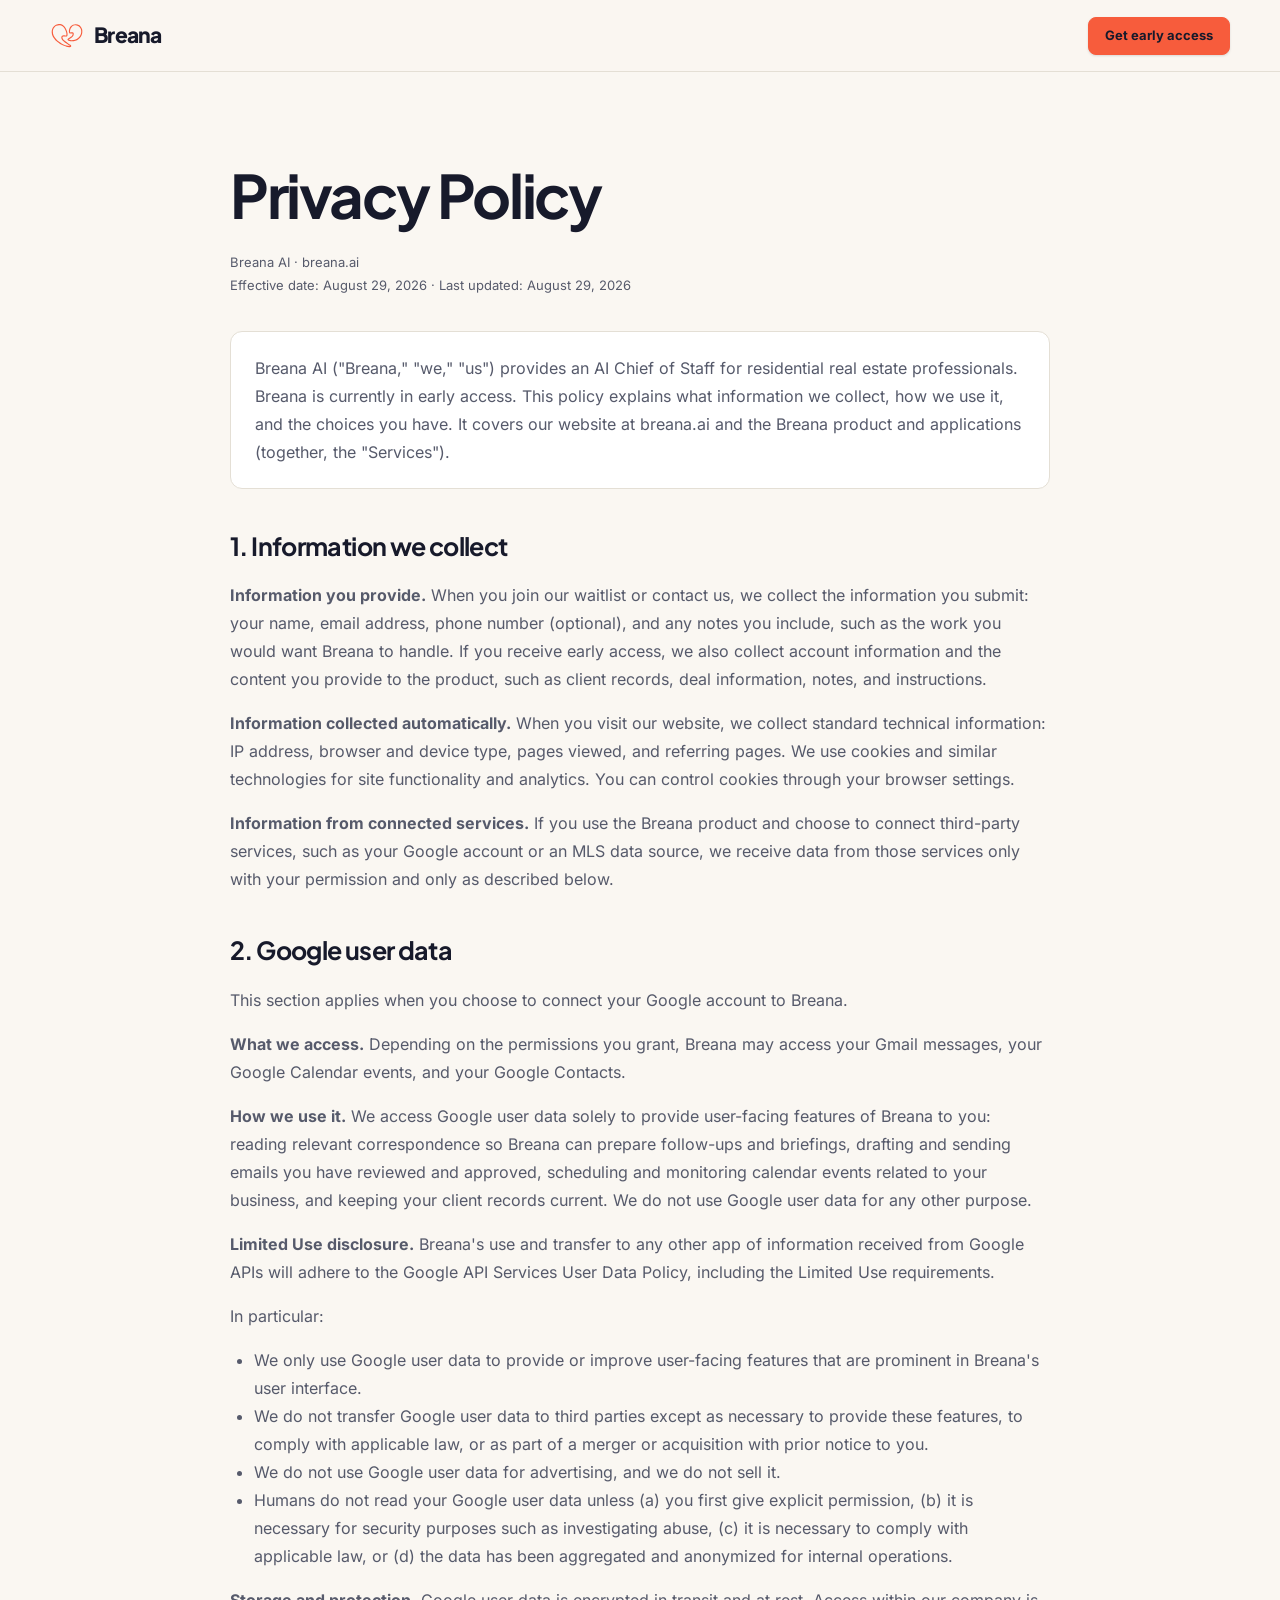
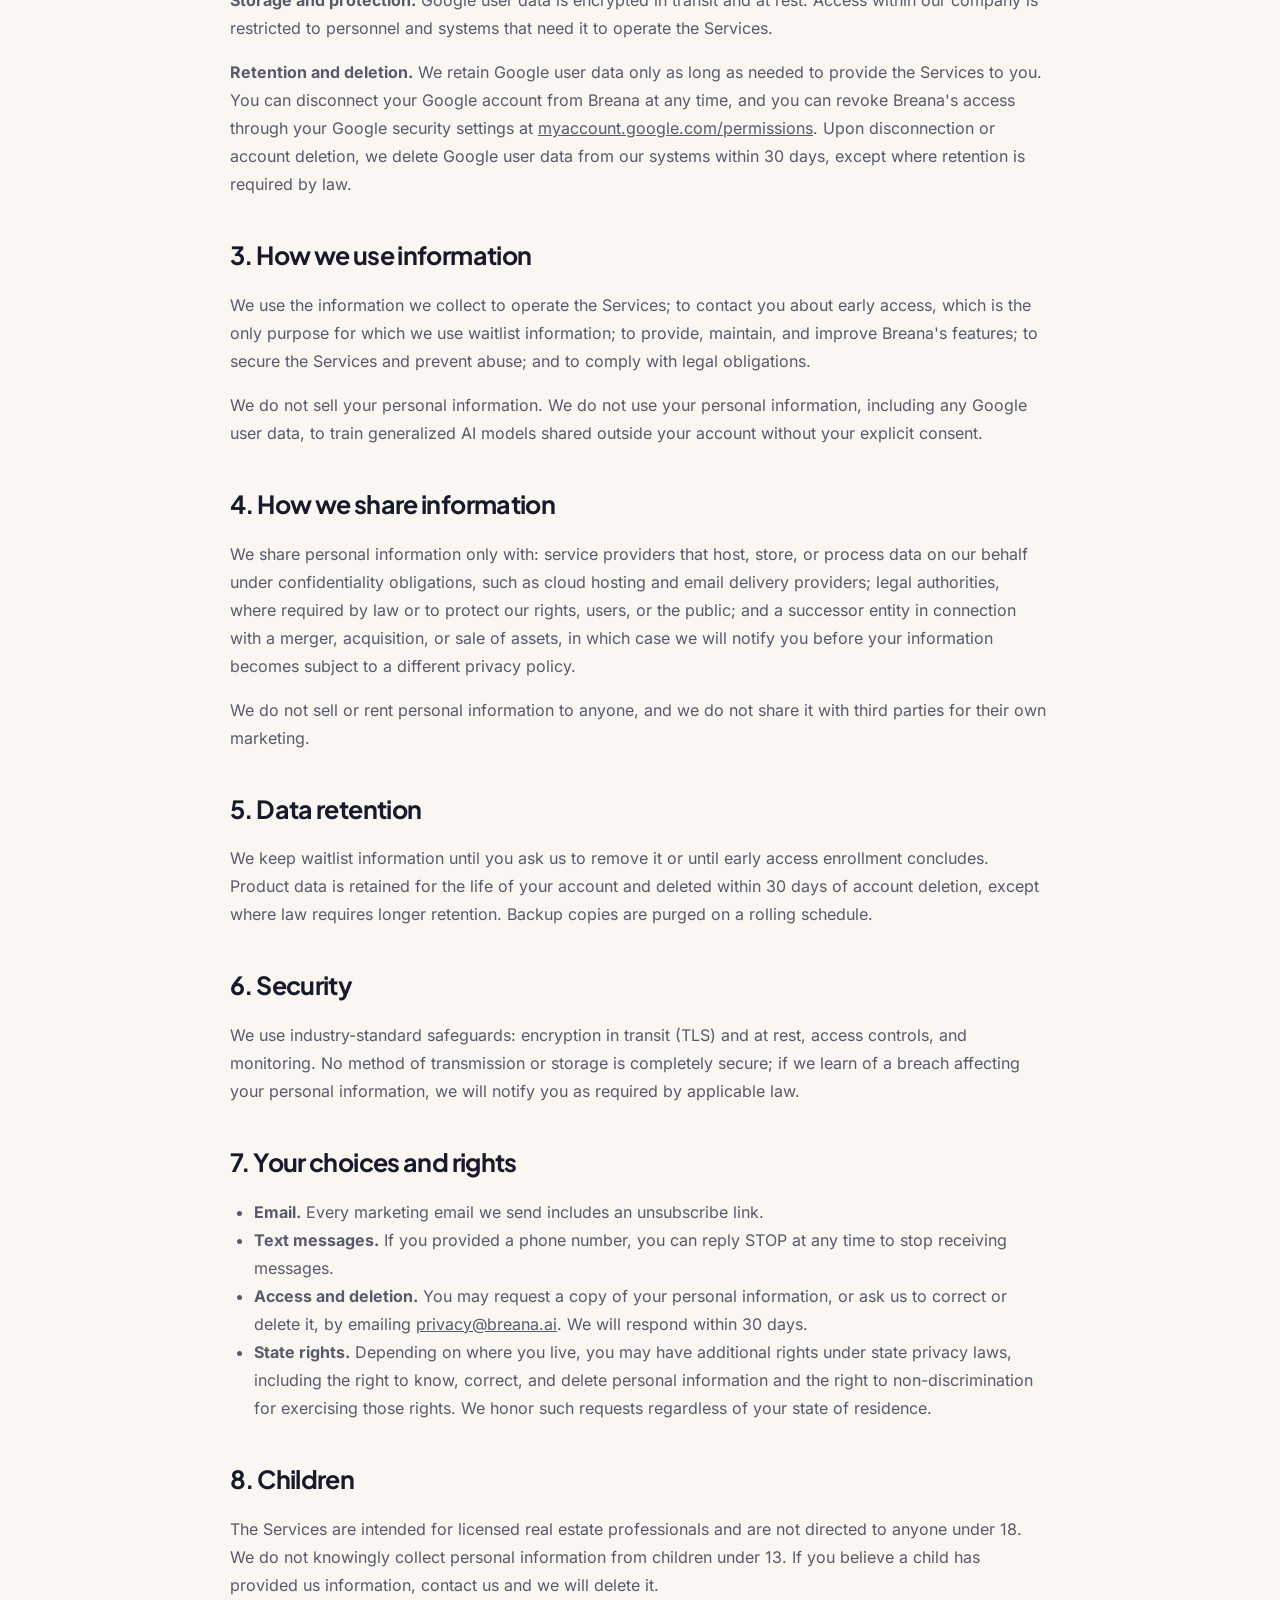
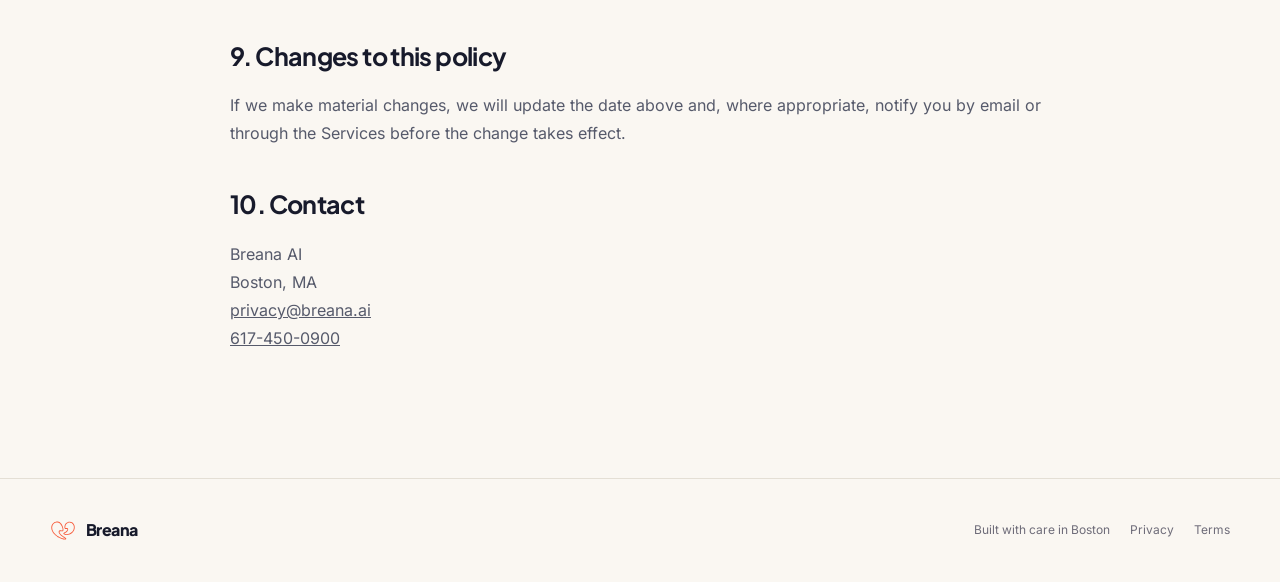
==== privacy.html @ 6cab9632 "Launch Breana landing page" ====
<!doctype html>
<html lang="en">
<head>
  <meta charset="utf-8">
  <meta name="viewport" content="width=device-width, initial-scale=1">
  <title>Privacy Policy | Breana AI</title>
  <meta name="description" content="How Breana AI collects, uses, protects, and shares information across its website and services.">
  <meta name="robots" content="index,follow">
  <meta name="theme-color" content="#FAF7F2">
  <link rel="canonical" href="https://breana.ai/privacy.html">
  <link rel="icon" href="/assets/brand/breana-mark-coral.svg" type="image/svg+xml">
  <link rel="apple-touch-icon" href="/assets/images/apple-touch-icon.png">
  <link rel="stylesheet" href="/assets/css/styles.css">
</head>
<body>
  <a class="skip-link" href="#main">Skip to content</a>
  <header class="site-header">
    <div class="shell header-inner">
      <a class="brand" href="/" aria-label="Breana home"><img src="/assets/brand/breana-mark-coral.svg" alt="" width="34" height="27"><span>Breana</span></a>
      <a class="button button-small" href="/#waitlist">Get early access</a>
    </div>
  </header>

  <main class="legal-main" id="main">
    <article class="legal-wrap">
      <h1>Privacy Policy</h1>
      <p class="legal-meta">Breana AI · breana.ai<br>Effective date: August 29, 2026 · Last updated: August 29, 2026</p>
      <p class="legal-intro">Breana AI ("Breana," "we," "us") provides an AI Chief of Staff for residential real estate professionals. Breana is currently in early access. This policy explains what information we collect, how we use it, and the choices you have. It covers our website at breana.ai and the Breana product and applications (together, the "Services").</p>

      <section>
        <h2>1. Information we collect</h2>
        <p><strong>Information you provide.</strong> When you join our waitlist or contact us, we collect the information you submit: your name, email address, phone number (optional), and any notes you include, such as the work you would want Breana to handle. If you receive early access, we also collect account information and the content you provide to the product, such as client records, deal information, notes, and instructions.</p>
        <p><strong>Information collected automatically.</strong> When you visit our website, we collect standard technical information: IP address, browser and device type, pages viewed, and referring pages. We use cookies and similar technologies for site functionality and analytics. You can control cookies through your browser settings.</p>
        <p><strong>Information from connected services.</strong> If you use the Breana product and choose to connect third-party services, such as your Google account or an MLS data source, we receive data from those services only with your permission and only as described below.</p>
      </section>

      <section>
        <h2>2. Google user data</h2>
        <p>This section applies when you choose to connect your Google account to Breana.</p>
        <p><strong>What we access.</strong> Depending on the permissions you grant, Breana may access your Gmail messages, your Google Calendar events, and your Google Contacts.</p>
        <p><strong>How we use it.</strong> We access Google user data solely to provide user-facing features of Breana to you: reading relevant correspondence so Breana can prepare follow-ups and briefings, drafting and sending emails you have reviewed and approved, scheduling and monitoring calendar events related to your business, and keeping your client records current. We do not use Google user data for any other purpose.</p>
        <p><strong>Limited Use disclosure.</strong> Breana's use and transfer to any other app of information received from Google APIs will adhere to the Google API Services User Data Policy, including the Limited Use requirements.</p>
        <p>In particular:</p>
        <ul>
          <li>We only use Google user data to provide or improve user-facing features that are prominent in Breana's user interface.</li>
          <li>We do not transfer Google user data to third parties except as necessary to provide these features, to comply with applicable law, or as part of a merger or acquisition with prior notice to you.</li>
          <li>We do not use Google user data for advertising, and we do not sell it.</li>
          <li>Humans do not read your Google user data unless (a) you first give explicit permission, (b) it is necessary for security purposes such as investigating abuse, (c) it is necessary to comply with applicable law, or (d) the data has been aggregated and anonymized for internal operations.</li>
        </ul>
        <p><strong>Storage and protection.</strong> Google user data is encrypted in transit and at rest. Access within our company is restricted to personnel and systems that need it to operate the Services.</p>
        <p><strong>Retention and deletion.</strong> We retain Google user data only as long as needed to provide the Services to you. You can disconnect your Google account from Breana at any time, and you can revoke Breana's access through your Google security settings at <a href="https://myaccount.google.com/permissions">myaccount.google.com/permissions</a>. Upon disconnection or account deletion, we delete Google user data from our systems within 30 days, except where retention is required by law.</p>
      </section>

      <section>
        <h2>3. How we use information</h2>
        <p>We use the information we collect to operate the Services; to contact you about early access, which is the only purpose for which we use waitlist information; to provide, maintain, and improve Breana's features; to secure the Services and prevent abuse; and to comply with legal obligations.</p>
        <p>We do not sell your personal information. We do not use your personal information, including any Google user data, to train generalized AI models shared outside your account without your explicit consent.</p>
      </section>

      <section>
        <h2>4. How we share information</h2>
        <p>We share personal information only with: service providers that host, store, or process data on our behalf under confidentiality obligations, such as cloud hosting and email delivery providers; legal authorities, where required by law or to protect our rights, users, or the public; and a successor entity in connection with a merger, acquisition, or sale of assets, in which case we will notify you before your information becomes subject to a different privacy policy.</p>
        <p>We do not sell or rent personal information to anyone, and we do not share it with third parties for their own marketing.</p>
      </section>

      <section>
        <h2>5. Data retention</h2>
        <p>We keep waitlist information until you ask us to remove it or until early access enrollment concludes. Product data is retained for the life of your account and deleted within 30 days of account deletion, except where law requires longer retention. Backup copies are purged on a rolling schedule.</p>
      </section>

      <section>
        <h2>6. Security</h2>
        <p>We use industry-standard safeguards: encryption in transit (TLS) and at rest, access controls, and monitoring. No method of transmission or storage is completely secure; if we learn of a breach affecting your personal information, we will notify you as required by applicable law.</p>
      </section>

      <section>
        <h2>7. Your choices and rights</h2>
        <ul>
          <li><strong>Email.</strong> Every marketing email we send includes an unsubscribe link.</li>
          <li><strong>Text messages.</strong> If you provided a phone number, you can reply STOP at any time to stop receiving messages.</li>
          <li><strong>Access and deletion.</strong> You may request a copy of your personal information, or ask us to correct or delete it, by emailing <a href="mailto:privacy@breana.ai">privacy@breana.ai</a>. We will respond within 30 days.</li>
          <li><strong>State rights.</strong> Depending on where you live, you may have additional rights under state privacy laws, including the right to know, correct, and delete personal information and the right to non-discrimination for exercising those rights. We honor such requests regardless of your state of residence.</li>
        </ul>
      </section>

      <section>
        <h2>8. Children</h2>
        <p>The Services are intended for licensed real estate professionals and are not directed to anyone under 18. We do not knowingly collect personal information from children under 13. If you believe a child has provided us information, contact us and we will delete it.</p>
      </section>

      <section>
        <h2>9. Changes to this policy</h2>
        <p>If we make material changes, we will update the date above and, where appropriate, notify you by email or through the Services before the change takes effect.</p>
      </section>

      <section>
        <h2>10. Contact</h2>
        <p class="legal-contact">Breana AI
Boston, MA
<a href="mailto:privacy@breana.ai">privacy@breana.ai</a>
<a href="tel:+16174500900">617-450-0900</a></p>
      </section>
    </article>
  </main>

  <footer class="site-footer">
    <div class="shell footer-inner">
      <a class="brand brand-small" href="/" aria-label="Breana home"><img src="/assets/brand/breana-mark-coral.svg" alt="" width="26" height="21"><span>Breana</span></a>
      <div class="footer-links"><span>Built with care in Boston</span><a href="/privacy.html" aria-current="page">Privacy</a><a href="/terms.html">Terms</a></div>
    </div>
  </footer>
</body>
</html>
---- assets/css/styles.css ----
@font-face {
  font-family: "Inter";
  src: url("/assets/fonts/inter-latin.woff2") format("woff2");
  font-style: normal;
  font-weight: 400 700;
  font-display: swap;
}

@font-face {
  font-family: "Plus Jakarta Sans";
  src: url("/assets/fonts/plus-jakarta-sans-latin.woff2") format("woff2");
  font-style: normal;
  font-weight: 700 800;
  font-display: swap;
}

:root {
  --navy: #171a2b;
  --navy-raised: #232741;
  --coral: #f75c3c;
  --coral-deep: #c2401f;
  --coral-light: #ffa38f;
  --peach: #ffe3da;
  --ivory: #faf7f2;
  --work: #f1eee8;
  --white: #ffffff;
  --body: #565a6b;
  --muted: #6e6c79;
  --line: #e4dfd5;
  --success: #0f7a5a;
  --shadow-1: 0 1px 2px rgb(23 26 43 / 6%), 0 1px 3px rgb(23 26 43 / 8%);
  --shadow-2: 0 8px 24px rgb(23 26 43 / 10%);
  --display: "Plus Jakarta Sans", Inter, system-ui, sans-serif;
  --ui: Inter, system-ui, -apple-system, BlinkMacSystemFont, "Segoe UI", sans-serif;
}

*, *::before, *::after { box-sizing: border-box; }
[hidden] { display: none !important; }
html { scroll-behavior: smooth; }
body { margin: 0; color: var(--navy); background: var(--ivory); font-family: var(--ui); font-size: 16px; line-height: 1.55; text-rendering: optimizeLegibility; }
img { max-width: 100%; height: auto; }
a { color: inherit; }
button, input { font: inherit; }
button { color: inherit; }
.shell { width: min(1180px, calc(100% - 48px)); margin-inline: auto; }
.skip-link { position: fixed; width: 1px; height: 1px; margin: -1px; overflow: hidden; clip: rect(0 0 0 0); white-space: nowrap; border: 0; }
.skip-link:focus { top: 12px; left: 12px; z-index: 100; width: auto; height: auto; margin: 0; overflow: visible; clip: auto; padding: 10px 14px; border: 2px solid var(--navy); border-radius: 8px; background: var(--white); }

.site-header { position: relative; z-index: 10; height: 72px; background: rgb(250 247 242 / 94%); border-bottom: 1px solid var(--line); }
.header-inner, .footer-inner { height: 100%; display: flex; align-items: center; justify-content: space-between; gap: 24px; }
.brand { display: inline-flex; align-items: center; gap: 10px; font-family: var(--display); font-weight: 800; font-size: 21px; letter-spacing: -.035em; text-decoration: none; }
.brand img { width: 34px; height: 27px; object-fit: contain; }
.brand-small { font-size: 16px; }
.brand-small img { width: 26px; height: 21px; }

.button { display: inline-flex; align-items: center; justify-content: center; min-height: 48px; padding: 0 22px; border: 1px solid var(--coral); border-radius: 8px; background: var(--coral); color: var(--navy); font-weight: 700; text-decoration: none; cursor: pointer; box-shadow: var(--shadow-1); transition: transform .18s ease, box-shadow .18s ease, background .18s ease; }
.button:hover { transform: translateY(-1px); box-shadow: var(--shadow-2); }
.button:active { transform: translateY(0); background: #e04326; }
.button-small { min-height: 38px; padding: 0 16px; font-size: 13px; }
.text-link { display: inline-flex; align-items: center; gap: 7px; color: var(--coral-deep); font-weight: 700; text-decoration: none; }
.text-link:hover { text-decoration: underline; text-underline-offset: 4px; }
:focus-visible { outline: 3px solid var(--navy); outline-offset: 3px; }

.hero { position: relative; overflow: hidden; min-height: 690px; border-bottom: 1px solid var(--line); }
.hero-watermark { position: absolute; width: 660px; right: -170px; top: -110px; opacity: .105; pointer-events: none; }
.hero-grid { min-height: 690px; display: grid; grid-template-columns: minmax(0, .88fr) minmax(480px, 1.12fr); gap: 72px; align-items: center; padding-block: 72px; }
.hero-copy { position: relative; z-index: 1; max-width: 520px; }
.working-pill { width: fit-content; display: flex; align-items: center; gap: 8px; margin-bottom: 28px; padding: 7px 11px; border: 1px solid var(--line); border-radius: 999px; background: var(--white); color: var(--muted); font-size: 12px; font-weight: 600; box-shadow: var(--shadow-1); }
.working-pill span { width: 7px; height: 7px; border-radius: 50%; background: var(--coral); box-shadow: 0 0 0 3px rgb(247 92 60 / 14%); }
h1, h2, h3 { font-family: var(--display); margin: 0; }
.hero h1 { font-size: clamp(60px, 6vw, 88px); line-height: .98; letter-spacing: -.045em; }
.eyebrow { margin: 30px 0 12px; color: var(--coral-deep); font-size: 12px; font-weight: 700; letter-spacing: .14em; text-transform: uppercase; }
.hero-deck { max-width: 510px; margin: 0; color: var(--body); font-size: 18px; line-height: 1.7; }
.hero-actions { display: flex; align-items: center; gap: 24px; margin-top: 34px; }
.activity-board { position: relative; min-height: 500px; display: grid; align-content: center; }
.activity-list { list-style: none; margin: 0 0 0 60px; padding: 0; opacity: .32; }
.activity-list li { display: grid; grid-template-columns: 82px 1fr; gap: 20px; padding: 13px 0; border-bottom: 1px solid var(--line); color: var(--body); font-size: 14px; }
.activity-list time { color: var(--muted); font-size: 12px; }
.breana-note { width: min(460px, 88%); margin: -18px 0 0 auto; padding: 26px 28px; border: 1px solid var(--line); border-radius: 14px; background: var(--white); box-shadow: var(--shadow-2); transform: translateX(-20px); }
.note-meta, .brief-head { display: flex; align-items: center; justify-content: space-between; gap: 20px; color: var(--muted); font-size: 12px; }
.note-meta strong, .brief-head span { color: var(--coral-deep); font-size: 11px; letter-spacing: .1em; text-transform: uppercase; }
.breana-note h2 { margin-top: 12px; font-size: 22px; letter-spacing: -.025em; }
.breana-note p { margin: 6px 0 18px; color: var(--body); }
.note-actions { display: flex; gap: 10px; }
.note-actions span { padding: 7px 12px; border-radius: 6px; background: var(--work); font-size: 12px; font-weight: 600; }
.note-actions span:first-child { background: var(--coral); color: var(--navy); }

.workflow { padding: 110px 0 120px; background: var(--white); }
.section-heading { max-width: 980px; margin-bottom: 54px; }
.section-heading h2 { font-size: clamp(42px, 4.7vw, 66px); line-height: 1.04; letter-spacing: -.045em; }
.section-heading h2 span { color: var(--coral-deep); }
.section-heading p { margin: 20px 0 0; color: var(--body); font-size: 17px; }
.scenario-tabs { display: grid; grid-template-columns: repeat(4, 1fr); gap: 12px; margin-bottom: 46px; }
.scenario-tabs button { min-height: 82px; display: flex; flex-direction: column; align-items: flex-start; justify-content: center; gap: 4px; padding: 14px 16px; border: 1px solid var(--line); border-radius: 10px; background: var(--white); cursor: pointer; text-align: left; box-shadow: var(--shadow-1); }
.scenario-tabs button:hover { border-color: var(--coral-light); }
.scenario-tabs button[aria-selected="true"] { border-color: var(--coral); background: #fff6f2; box-shadow: 0 0 0 2px rgb(247 92 60 / 12%); }
.scenario-tabs strong { font-size: 14px; }
.scenario-tabs span { color: var(--muted); font-size: 11px; }
.scenario-panel { width: min(820px, 100%); margin-inline: auto; }
.workflow-stage { position: relative; display: grid; grid-template-columns: 170px 1fr; gap: 32px; padding: 0 0 34px; }
.workflow-stage::before { content: ""; position: absolute; left: 181px; top: 8px; bottom: -8px; width: 1px; background: var(--line); }
.workflow-stage::after { content: ""; position: absolute; left: 177px; top: 7px; width: 9px; height: 9px; border-radius: 50%; background: var(--line); box-shadow: 0 0 0 5px var(--white); }
.event-stage::after, .decision-stage::after { background: var(--coral); }
.outcome-stage::before { display: none; }
.stage-label { display: flex; flex-direction: column; align-items: flex-end; padding-top: 2px; text-align: right; }
.stage-label span { color: var(--muted); font-size: 10px; font-weight: 700; letter-spacing: .13em; text-transform: uppercase; }
.stage-label time { margin-top: 3px; color: var(--muted); font-size: 11px; }
.event-card, .draft-card, .brief-card { border: 1px solid var(--line); border-radius: 12px; background: var(--white); box-shadow: var(--shadow-1); }
.event-card { padding: 18px 20px; }
.card-kicker { margin: 0 0 7px; color: var(--coral-deep); font-size: 10px; font-weight: 700; letter-spacing: .12em; text-transform: uppercase; }
.event-card h3 { font-size: 17px; letter-spacing: -.015em; }
.event-card > p:last-child { margin: 5px 0 0; color: var(--body); font-size: 13px; }
.stage-copy { color: var(--body); font-size: 14px; }
.stage-copy p { margin: 0 0 7px; }
.draft-card { padding: 20px; border-color: #ffc7ba; background: #fff1ed; }
.draft-card > p:last-child { margin: 0; color: var(--navy); font-size: 15px; }
.brief-card { padding: 22px; box-shadow: var(--shadow-2); }
.brief-card h3 { margin-top: 10px; font-size: 20px; letter-spacing: -.025em; }
.brief-card > p { margin: 6px 0 16px; color: var(--body); font-size: 14px; }
.property-mini { display: flex; align-items: center; gap: 12px; padding: 8px; border-radius: 9px; background: var(--ivory); }
.property-mini[hidden] { display: none; }
.property-mini img { width: 90px; height: 60px; border-radius: 6px; object-fit: cover; }
.property-mini div { display: flex; flex-direction: column; font-size: 12px; }
.property-mini span { color: var(--coral-deep); font-weight: 700; }
.decision-row { display: flex; flex-wrap: wrap; gap: 8px; }
.decision-row span { padding: 9px 14px; border: 1px solid var(--line); border-radius: 999px; background: var(--white); font-size: 12px; font-weight: 600; }
.decision-row .decision-primary { border-color: var(--coral); background: var(--coral); }
.outcome-list { list-style: none; margin: 0; padding: 0; color: var(--body); font-size: 13px; }
.outcome-list li { position: relative; padding: 4px 0 4px 22px; }
.outcome-list li::before { content: "✓"; position: absolute; left: 0; color: var(--coral); font-weight: 700; }

.story { position: relative; overflow: hidden; background: var(--ivory); border-top: 1px solid var(--line); }
.story-grid { min-height: 650px; display: grid; grid-template-columns: minmax(0, 1.2fr) minmax(320px, .8fr); gap: 80px; align-items: end; }
.story-copy { align-self: center; max-width: 690px; padding-block: 90px; }
.story h2 { margin-bottom: 28px; font-size: clamp(40px, 4.3vw, 60px); line-height: 1.05; letter-spacing: -.04em; }
.story p { color: var(--body); font-size: 17px; line-height: 1.75; }
.story strong { display: block; margin-top: 22px; font-size: 17px; }
.mascot-wrap { height: 560px; display: flex; align-items: flex-end; justify-content: center; }
.mascot-wrap img { width: 400px; max-height: 590px; object-fit: contain; object-position: bottom; }
.boston-strip { padding: 32px 0; background: var(--white); border-block: 1px solid var(--line); font-family: var(--display); font-size: 20px; font-weight: 800; letter-spacing: -.025em; }

.waitlist { padding: 110px 0 120px; background: var(--ivory); }
.waitlist-inner { max-width: 760px; text-align: center; }
.waitlist h2 { font-size: clamp(42px, 4.7vw, 62px); line-height: 1.06; letter-spacing: -.045em; }
.waitlist-inner > p { margin: 12px 0 36px; color: var(--body); }
.waitlist-form { text-align: left; }
.form-grid { display: grid; grid-template-columns: 1fr 1fr; gap: 14px; }
.field { display: flex; flex-direction: column; gap: 7px; }
.field label, .task-fieldset legend { color: var(--navy); font-size: 13px; font-weight: 700; }
.field input { width: 100%; min-height: 52px; padding: 0 15px; border: 1px solid #8f897c; border-radius: 8px; background: var(--white); color: var(--navy); }
.field input:focus { border-color: var(--coral-deep); outline: 3px solid rgb(247 92 60 / 18%); }
.task-fieldset { margin: 26px 0 0; padding: 0; border: 0; text-align: center; }
.task-fieldset legend { width: 100%; margin-bottom: 13px; }
.task-options { display: flex; flex-wrap: wrap; justify-content: center; gap: 9px; }
.task-options label { position: relative; cursor: pointer; }
.task-options input { position: absolute; width: 1px; height: 1px; opacity: 0; }
.task-options span { display: inline-flex; align-items: center; justify-content: center; min-height: 39px; padding: 0 14px; border: 1px solid var(--line); border-radius: 999px; background: var(--white); color: var(--body); font-size: 12px; font-weight: 600; }
.task-options input:checked + span { border-color: var(--navy); background: var(--navy); color: var(--white); }
.task-options input:focus-visible + span { outline: 3px solid var(--navy); outline-offset: 3px; }
.other-field { margin-top: 16px; }
.submit-button { width: 100%; margin-top: 24px; border: 0; }
.submit-button[disabled] { cursor: wait; opacity: .65; transform: none; }
.form-note { margin: 12px 0 0; color: var(--muted); font-size: 11px; text-align: center; }
.form-note a { text-underline-offset: 3px; }
.form-status { min-height: 24px; margin: 12px 0 0; color: var(--success); font-size: 14px; font-weight: 600; text-align: center; }

.site-footer { height: 104px; background: var(--ivory); border-top: 1px solid var(--line); }
.footer-links { display: flex; align-items: center; gap: 20px; color: var(--muted); font-size: 12px; }
.footer-links a { text-decoration: none; }
.footer-links a:hover { color: var(--navy); text-decoration: underline; text-underline-offset: 3px; }

.legal-main { padding: 76px 0 110px; background: var(--ivory); }
.legal-wrap { width: min(820px, calc(100% - 48px)); margin-inline: auto; }
.legal-wrap h1 { font-size: clamp(42px, 5vw, 60px); letter-spacing: -.04em; }
.legal-meta { margin: 10px 0 34px; color: var(--muted); font-size: 13px; }
.legal-intro { padding: 22px 24px; border: 1px solid var(--line); border-radius: 12px; background: var(--white); }
.legal-wrap section { margin-top: 38px; }
.legal-wrap h2 { margin-bottom: 12px; font-size: 25px; letter-spacing: -.025em; }
.legal-wrap p, .legal-wrap li { color: var(--body); line-height: 1.75; }
.legal-wrap ul { padding-left: 24px; }
.legal-contact { white-space: pre-line; }

@media (max-width: 920px) {
  .hero-grid { grid-template-columns: 1fr 1fr; gap: 30px; }
  .hero h1 { font-size: 68px; }
  .activity-list { margin-left: 0; }
  .scenario-tabs { grid-template-columns: 1fr 1fr; }
  .story-grid { grid-template-columns: 1.3fr .7fr; gap: 30px; }
  .mascot-wrap { height: 480px; }
}

/* Mobile: app-like UI */
.mobile-cta-bar, .stage-dots, .header-tagline { display: none; }

@media (max-width: 680px) {
  .shell { width: min(100% - 40px, 560px); }

  /* App nav bar */
  .site-header { position: sticky; top: 0; z-index: 40; height: 60px; background: rgb(250 247 242 / 80%); backdrop-filter: blur(16px) saturate(1.4); -webkit-backdrop-filter: blur(16px) saturate(1.4); }
  .brand { font-size: 21px; gap: 9px; }
  .brand img { width: 32px; height: 26px; }
  .site-header .button-small { display: none; }
  .header-tagline { display: block; color: var(--coral-deep); font-size: 11px; font-weight: 700; letter-spacing: .12em; text-transform: uppercase; }

  /* Hero: one screen */
  .hero { min-height: 0; border-bottom: 0; }
  .hero-watermark { width: 380px; right: -175px; top: -70px; opacity: .07; }
  .hero-grid { min-height: calc(100svh - 60px); grid-template-columns: 1fr; align-content: center; gap: 0; padding-block: 18px 30px; text-align: center; }
  .hero-copy { display: contents; }
  .working-pill { display: none; }
  .hero h1 { font-size: clamp(52px, 16vw, 68px); line-height: 1.12; letter-spacing: -.012em; }
  .eyebrow { margin: 14px 0 8px; }
  .hero-deck { margin-inline: auto; font-size: 15px; line-height: 1.6; }
  .hero-actions { order: 6; flex-direction: column; align-items: stretch; gap: 12px; margin-top: 22px; }
  .hero-actions .button { min-height: 52px; border-radius: 14px; font-size: 16px; }
  .hero-actions .text-link { justify-content: center; }

  /* Activity board: compact feed card */
  .activity-board { order: 5; text-align: left; min-height: 0; display: block; margin-top: 26px; padding: 12px 14px 14px; border: 1px solid var(--line); border-radius: 18px; background: var(--white); box-shadow: var(--shadow-2); }
  .activity-list { margin: 0; opacity: .55; }
  .activity-list li { grid-template-columns: 58px 1fr; gap: 10px; height: 37px; align-items: center; padding: 0 4px; font-size: 12px; border-bottom: 1px solid #f3efe7; }
  .activity-list li span { white-space: nowrap; overflow: hidden; text-overflow: ellipsis; }
  .breana-note { width: 100%; margin: 10px 0 0; padding: 15px 16px; border-radius: 14px; border-color: #ffd6cb; background: #fff8f5; box-shadow: none; transform: none; }
  .breana-note h2 { margin-top: 8px; font-size: 17px; }
  .breana-note p { margin-bottom: 12px; font-size: 13px; }
  .note-actions span { min-height: 36px; display: inline-flex; align-items: center; padding: 0 14px; border-radius: 999px; }

  /* Workflow: one screen, stages play in place */
  .workflow { padding: 0; }
  .workflow .shell { min-height: 100svh; display: flex; flex-direction: column; justify-content: center; padding-block: 74px 26px; }
  .section-heading { margin-bottom: 18px; }
  .section-heading h2 { font-size: 27px; line-height: 1.1; }
  .section-heading p { margin-top: 12px; font-size: 13px; }
  .scenario-tabs { display: grid; grid-template-columns: 1fr 1fr; gap: 9px; margin: 0 0 18px; }
  .scenario-tabs button { min-width: 0; min-height: 74px; padding: 12px 14px; border-radius: 13px; }
  .scenario-tabs strong { font-size: 13px; line-height: 1.25; }
  .scenario-tabs span { display: none; }
  .scenario-tabs button { align-items: center; justify-content: center; min-height: 64px; text-align: center; }
  .scenario-tabs button[aria-selected="true"] { box-shadow: 0 0 0 2px rgb(247 92 60 / 18%), var(--shadow-1); }
  .scenario-panel { position: relative; width: 100%; min-height: 320px; display: flex; gap: 24px; overflow-x: auto; scroll-snap-type: x mandatory; scrollbar-width: none; -webkit-overflow-scrolling: touch; }
  .scenario-panel::-webkit-scrollbar { display: none; }
  .workflow-stage { flex: 0 0 100%; width: 100%; display: block; padding: 0; scroll-snap-align: start; scroll-snap-stop: always; }
  .workflow-stage::before, .workflow-stage::after { display: none; }
  .stage-label { flex-direction: row; align-items: center; justify-content: space-between; padding: 0 4px 10px; text-align: left; }
  .stage-label span { font-size: 11px; }
  .stage-label time { margin: 0; }
  .event-card, .draft-card, .brief-card { border-radius: 16px; }
  .event-card, .draft-card { padding: 16px 18px; }
  .brief-card { padding: 18px; }
  .event-card h3 { font-size: 16px; }
  .stage-copy { padding: 0 4px; font-size: 15px; line-height: 1.65; }
  .draft-card > p:last-child { font-size: 14px; }
  .property-mini { border-radius: 12px; }
  .property-mini img { width: 76px; height: 52px; border-radius: 8px; }
  .decision-row { gap: 9px; }
  .decision-row span { min-height: 46px; display: inline-flex; align-items: center; padding: 0 18px; font-size: 13px; }
  .outcome-list { font-size: 13px; }
  .outcome-list li { padding-block: 6px; }
  .stage-dots { display: flex; justify-content: center; gap: 2px; margin-top: 8px; }
  .stage-dots button { position: relative; width: 28px; height: 28px; padding: 0; border: 0; border-radius: 999px; background: transparent; cursor: pointer; }
  .stage-dots button::before { position: absolute; top: 50%; left: 50%; width: 7px; height: 7px; border-radius: 999px; background: var(--line); content: ""; transform: translate(-50%, -50%); transition: width .2s ease, background .2s ease; }
  .stage-dots button.on::before { width: 20px; background: var(--coral); }

  /* Story: one screen */
  .story .shell { min-height: 100svh; }
  .story-grid { min-height: 100svh; display: flex; flex-direction: column; justify-content: flex-end; gap: 0; }
  .story-copy { padding: 66px 0 0; }
  .story h2 { margin-bottom: 16px; font-size: 30px; }
  .story p { margin-block: 10px; font-size: 14px; line-height: 1.6; }
  .story strong { margin-top: 14px; font-size: 14px; }
  .mascot-wrap { height: 215px; align-items: flex-start; justify-content: flex-end; overflow: hidden; margin-top: 6px; }
  .mascot-wrap img { width: 250px; max-height: none; object-position: top; transform: none; }
  .boston-strip { padding: 20px 0; font-size: 15px; text-align: center; }

  /* Waitlist: one screen sheet */
  .waitlist { padding: 0 0 84px; }
  .waitlist .shell { min-height: calc(100svh - 84px); display: flex; flex-direction: column; justify-content: center; padding-top: 64px; }
  .waitlist h2 { font-size: 32px; }
  .waitlist-inner > p { margin: 8px 0 20px; font-size: 13px; }
  .waitlist-form { padding: 20px 16px 22px; border: 1px solid var(--line); border-radius: 20px; background: var(--white); box-shadow: var(--shadow-1); }
  .form-grid { grid-template-columns: 1fr; gap: 14px; }
  .field input { min-height: 50px; border-radius: 12px; }
  .task-fieldset { margin-top: 18px; }
  .task-options { gap: 7px; }
  .task-options span { min-height: 42px; padding: 0 14px; font-size: 12px; }
  .submit-button { min-height: 54px; margin-top: 18px; border-radius: 14px; font-size: 16px; }
  .form-note { margin-top: 10px; }

  /* Sticky bottom CTA */
  .mobile-cta-bar { position: fixed; left: 0; right: 0; bottom: 0; z-index: 50; display: flex; padding: 12px 20px calc(12px + env(safe-area-inset-bottom)); background: rgb(250 247 242 / 86%); backdrop-filter: blur(16px) saturate(1.4); -webkit-backdrop-filter: blur(16px) saturate(1.4); border-top: 1px solid var(--line); transform: translateY(110%); transition: transform .3s ease; }
  .mobile-cta-bar.visible { transform: none; }
  .mobile-cta-bar .button { flex: 1; min-height: 52px; border-radius: 14px; font-size: 16px; }

  .site-footer { height: auto; min-height: 0; padding-block: 28px; }
  .footer-inner { flex-direction: column; align-items: center; justify-content: center; gap: 12px; }
  .footer-links { flex-direction: row; align-items: center; gap: 16px; }
  .legal-main { padding: 44px 0 80px; }
  .legal-wrap { width: min(100% - 40px, 560px); }
  .legal-wrap h1 { font-size: 40px; }
  .legal-intro { padding: 18px; border-radius: 16px; }
  .legal-wrap h2 { font-size: 22px; }
}

@media (max-width: 350px) {
  .header-tagline { display: none; }
}

@media (prefers-reduced-motion: reduce) {
  html { scroll-behavior: auto; }
  *, *::before, *::after { transition-duration: .01ms !important; animation-duration: .01ms !important; animation-iteration-count: 1 !important; }
}
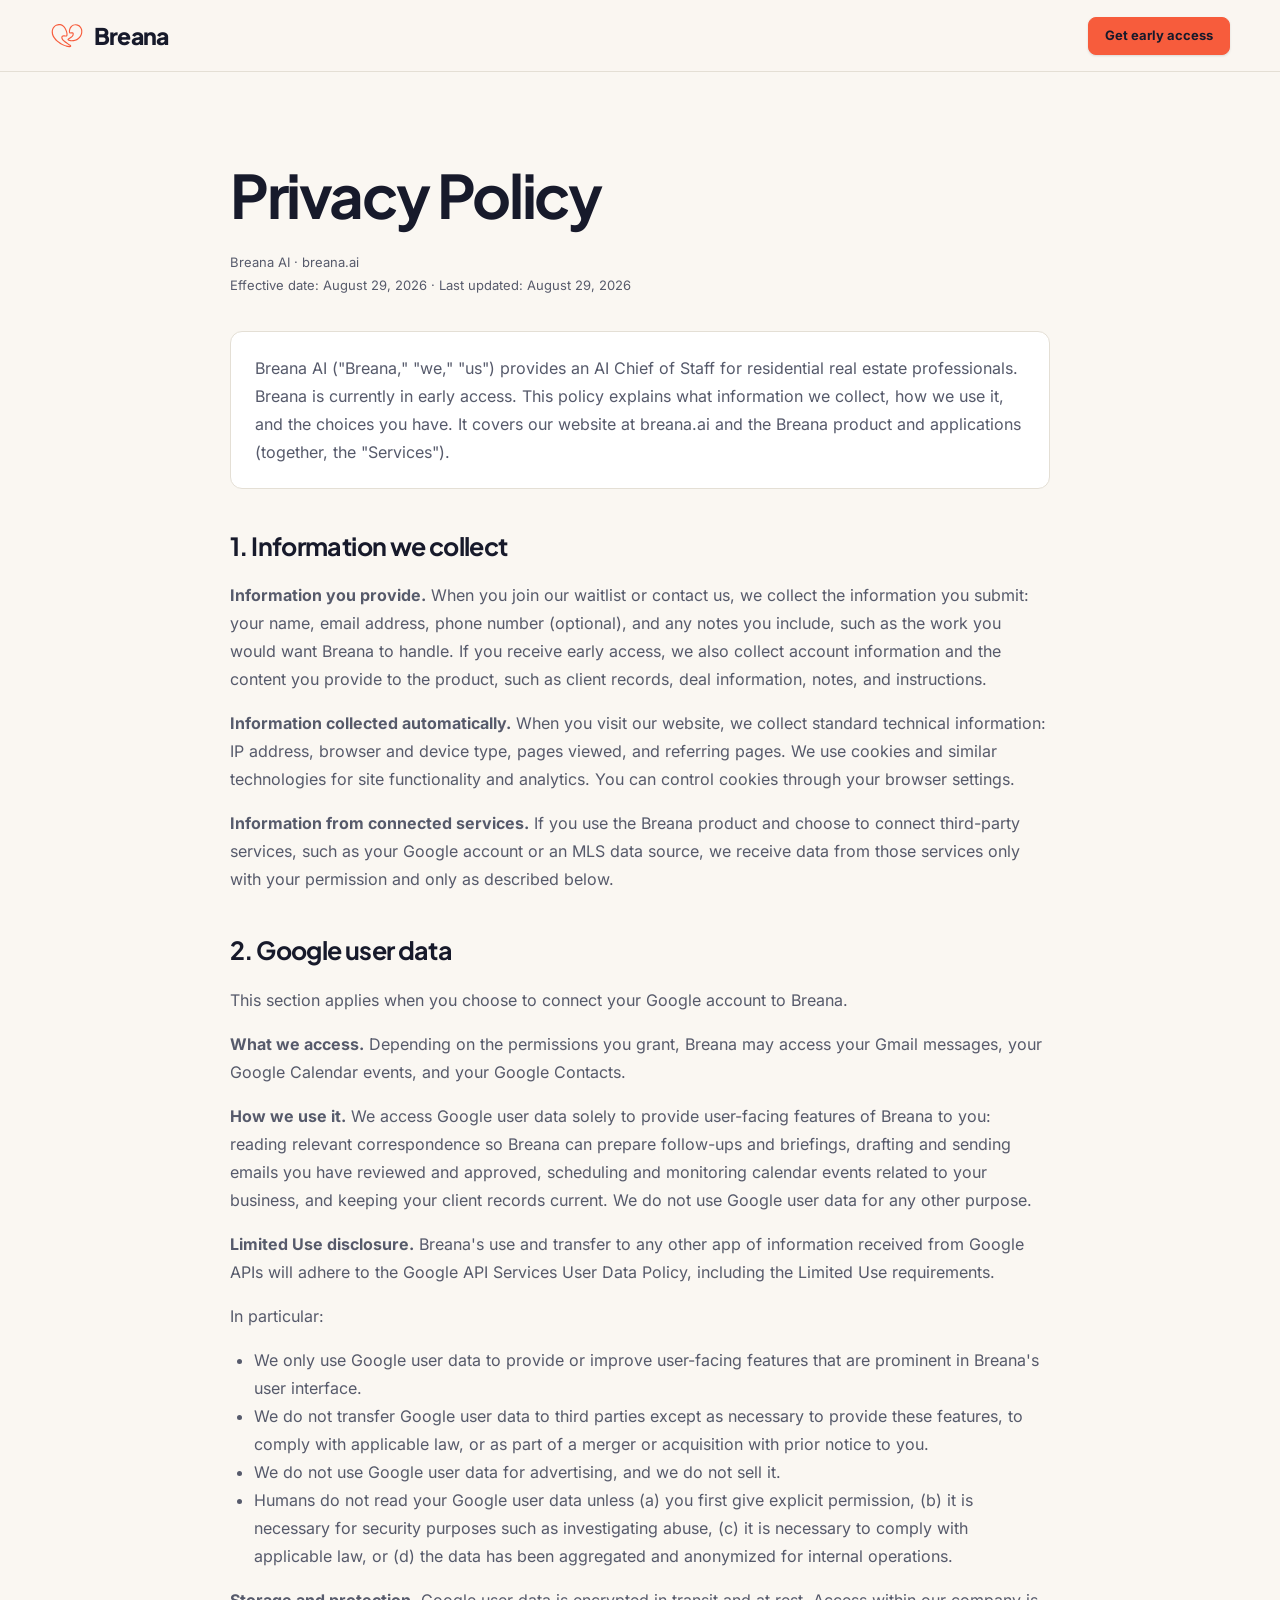
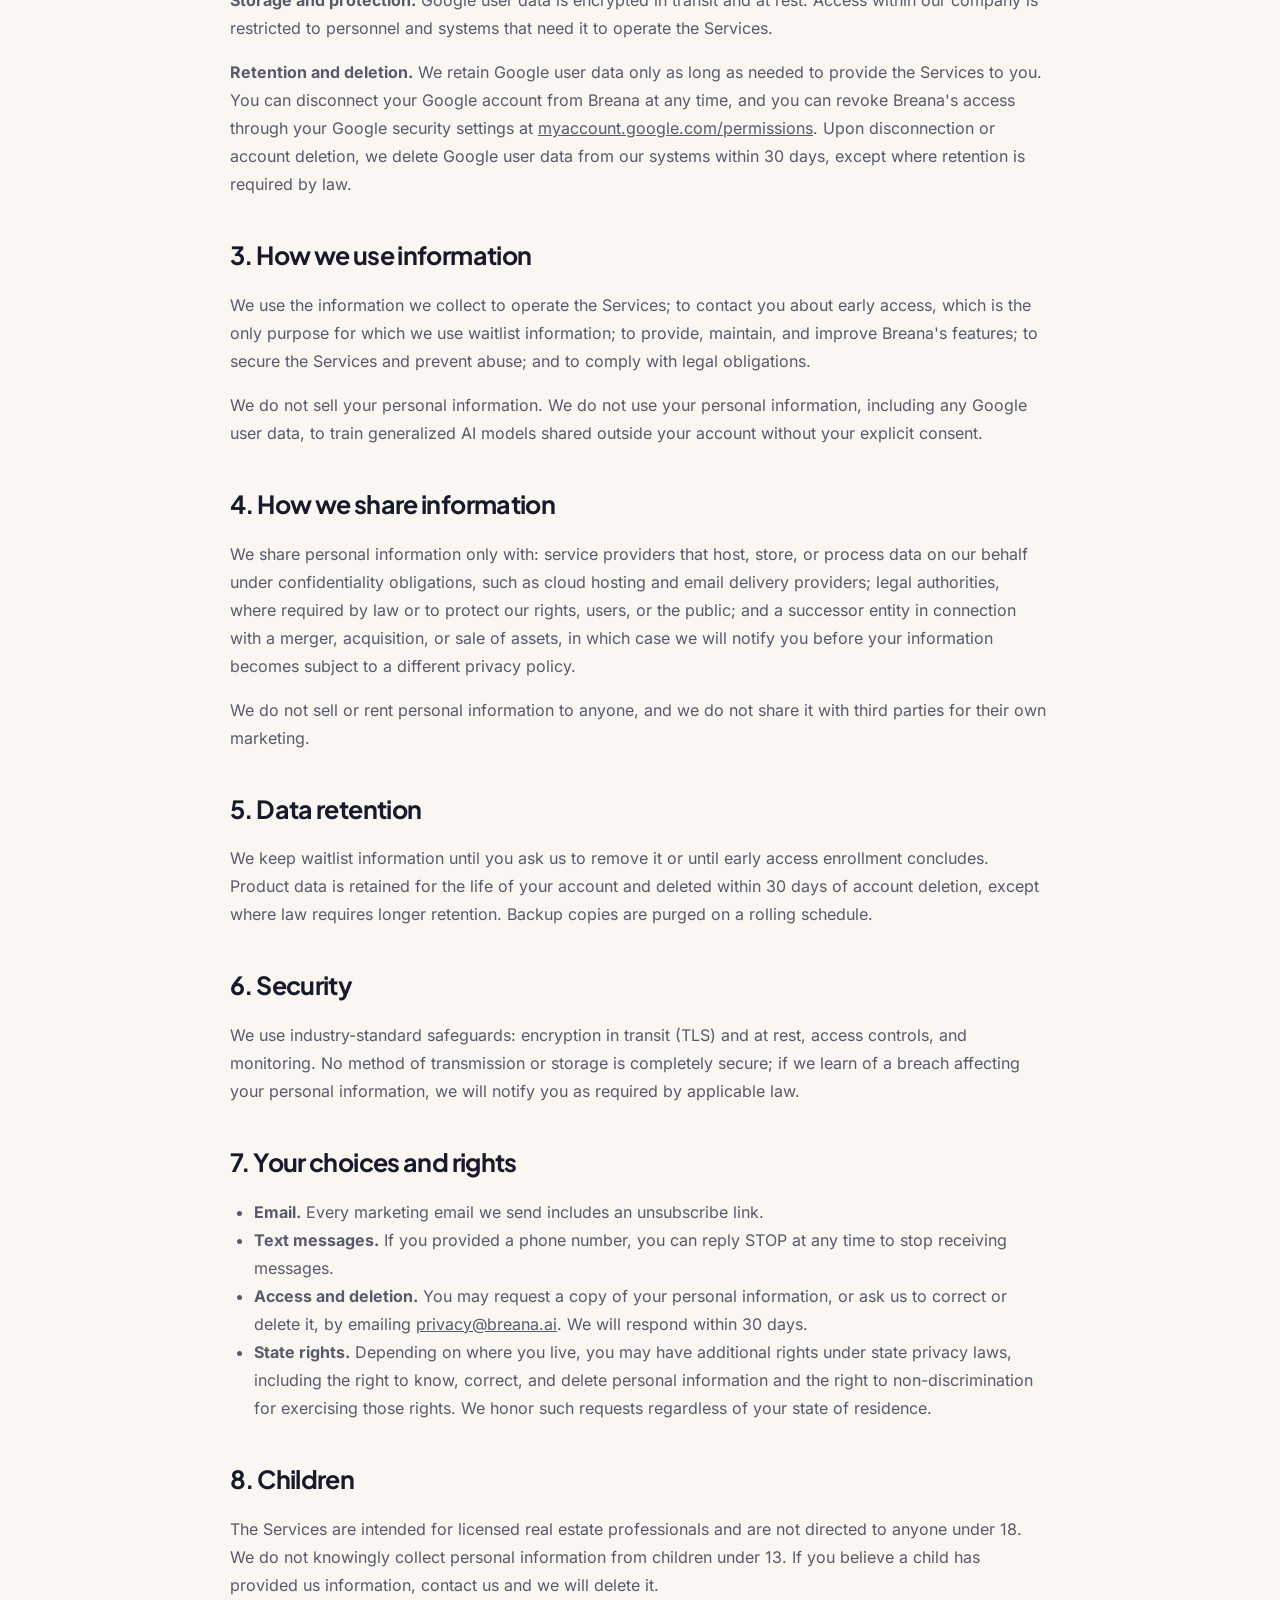
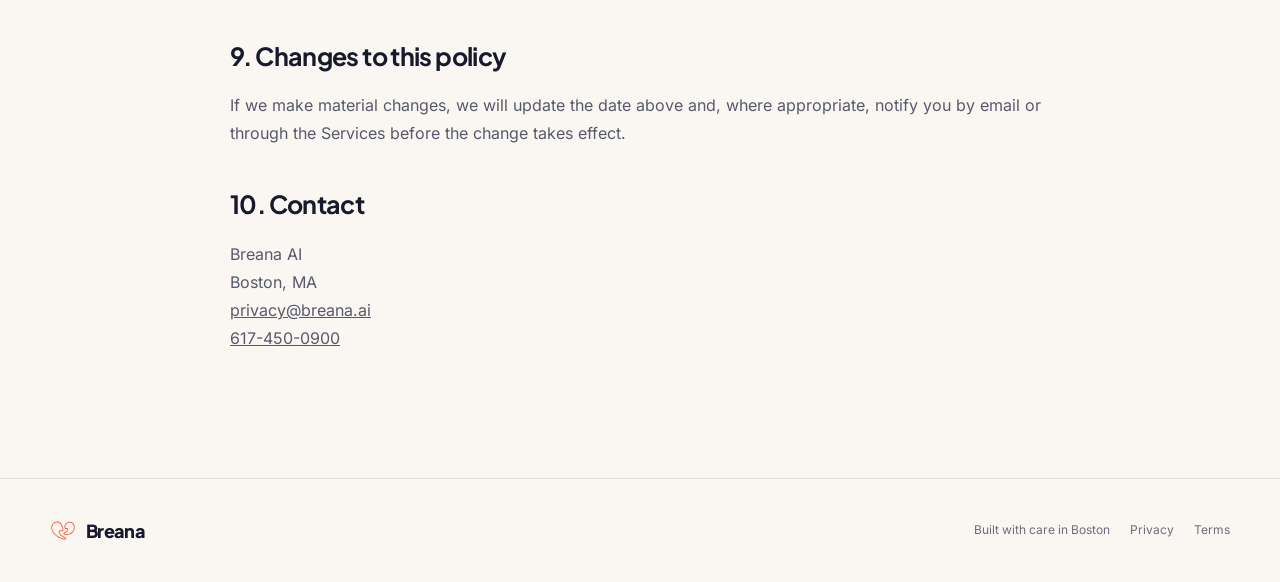
==== commit e2c50731: "Refine logo and footer branding" ====
--- a/privacy.html
+++ b/privacy.html
@@ -10,7 +10,7 @@
   <link rel="canonical" href="https://breana.ai/privacy.html">
   <link rel="icon" href="/assets/brand/breana-mark-coral.svg" type="image/svg+xml">
   <link rel="apple-touch-icon" href="/assets/images/apple-touch-icon.png">
-  <link rel="stylesheet" href="/assets/css/styles.css">
+  <link rel="stylesheet" href="/assets/css/styles.css?v=20260901-1">
 </head>
 <body>
   <a class="skip-link" href="#main">Skip to content</a>
--- a/assets/css/styles.css
+++ b/assets/css/styles.css
@@ -48,9 +48,9 @@
 
 .site-header { position: relative; z-index: 10; height: 72px; background: rgb(250 247 242 / 94%); border-bottom: 1px solid var(--line); }
 .header-inner, .footer-inner { height: 100%; display: flex; align-items: center; justify-content: space-between; gap: 24px; }
-.brand { display: inline-flex; align-items: center; gap: 10px; font-family: var(--display); font-weight: 800; font-size: 21px; letter-spacing: -.035em; text-decoration: none; }
+.brand { display: inline-flex; align-items: center; gap: 10px; font-family: var(--display); font-weight: 800; font-size: 23px; letter-spacing: -.035em; text-decoration: none; }
 .brand img { width: 34px; height: 27px; object-fit: contain; }
-.brand-small { font-size: 16px; }
+.brand-small { font-size: 18px; }
 .brand-small img { width: 26px; height: 21px; }
 
 .button { display: inline-flex; align-items: center; justify-content: center; min-height: 48px; padding: 0 22px; border: 1px solid var(--coral); border-radius: 8px; background: var(--coral); color: var(--navy); font-weight: 700; text-decoration: none; cursor: pointer; box-shadow: var(--shadow-1); transition: transform .18s ease, box-shadow .18s ease, background .18s ease; }
@@ -72,7 +72,11 @@
 .eyebrow { margin: 30px 0 12px; color: var(--coral-deep); font-size: 12px; font-weight: 700; letter-spacing: .14em; text-transform: uppercase; }
 .hero-deck { max-width: 510px; margin: 0; color: var(--body); font-size: 18px; line-height: 1.7; }
 .hero-actions { display: flex; align-items: center; gap: 24px; margin-top: 34px; }
-.activity-board { position: relative; min-height: 500px; display: grid; align-content: center; }
+.activity-board { position: relative; height: 500px; overflow: hidden; align-self: center; -webkit-mask-image: linear-gradient(to bottom, transparent 0%, black 10%, black 90%, transparent 100%); mask-image: linear-gradient(to bottom, transparent 0%, black 10%, black 90%, transparent 100%); }
+.activity-track { animation: activity-scroll 72s linear infinite; will-change: transform; }
+.activity-board:hover .activity-track { animation-play-state: paused; }
+.activity-cycle { padding-block: 34px; }
+@keyframes activity-scroll { from { transform: translateY(0); } to { transform: translateY(-50%); } }
 .activity-list { list-style: none; margin: 0 0 0 60px; padding: 0; opacity: .32; }
 .activity-list li { display: grid; grid-template-columns: 82px 1fr; gap: 20px; padding: 13px 0; border-bottom: 1px solid var(--line); color: var(--body); font-size: 14px; }
 .activity-list time { color: var(--muted); font-size: 12px; }
@@ -166,6 +170,8 @@
 
 .site-footer { height: 104px; background: var(--ivory); border-top: 1px solid var(--line); }
 .footer-links { display: flex; align-items: center; gap: 20px; color: var(--muted); font-size: 12px; }
+.footer-love { display: inline-flex; align-items: center; gap: 5px; }
+.footer-love svg { width: 13px; height: 12px; flex: 0 0 auto; fill: var(--coral); }
 .footer-links a { text-decoration: none; }
 .footer-links a:hover { color: var(--navy); text-decoration: underline; text-underline-offset: 3px; }
 
@@ -197,7 +203,7 @@
 
   /* App nav bar */
   .site-header { position: sticky; top: 0; z-index: 40; height: 60px; background: rgb(250 247 242 / 80%); backdrop-filter: blur(16px) saturate(1.4); -webkit-backdrop-filter: blur(16px) saturate(1.4); }
-  .brand { font-size: 21px; gap: 9px; }
+  .brand { font-size: 23px; gap: 9px; }
   .brand img { width: 32px; height: 26px; }
   .site-header .button-small { display: none; }
   .header-tagline { display: block; color: var(--coral-deep); font-size: 11px; font-weight: 700; letter-spacing: .12em; text-transform: uppercase; }
@@ -216,7 +222,9 @@
   .hero-actions .text-link { justify-content: center; }
 
   /* Activity board: compact feed card */
-  .activity-board { order: 5; text-align: left; min-height: 0; display: block; margin-top: 26px; padding: 12px 14px 14px; border: 1px solid var(--line); border-radius: 18px; background: var(--white); box-shadow: var(--shadow-2); }
+  .activity-board { order: 5; width: 100%; height: 254px; text-align: left; margin-top: 26px; padding: 0 14px; border: 1px solid var(--line); border-radius: 18px; background: var(--white); box-shadow: var(--shadow-2); -webkit-mask-image: none; mask-image: none; }
+  .activity-track { animation-duration: 64s; }
+  .activity-cycle { padding-block: 12px; }
   .activity-list { margin: 0; opacity: .55; }
   .activity-list li { grid-template-columns: 58px 1fr; gap: 10px; height: 37px; align-items: center; padding: 0 4px; font-size: 12px; border-bottom: 1px solid #f3efe7; }
   .activity-list li span { white-space: nowrap; overflow: hidden; text-overflow: ellipsis; }
@@ -308,4 +316,5 @@
 @media (prefers-reduced-motion: reduce) {
   html { scroll-behavior: auto; }
   *, *::before, *::after { transition-duration: .01ms !important; animation-duration: .01ms !important; animation-iteration-count: 1 !important; }
-}
+  .activity-cycle[aria-hidden="true"] { display: none; }
+}
